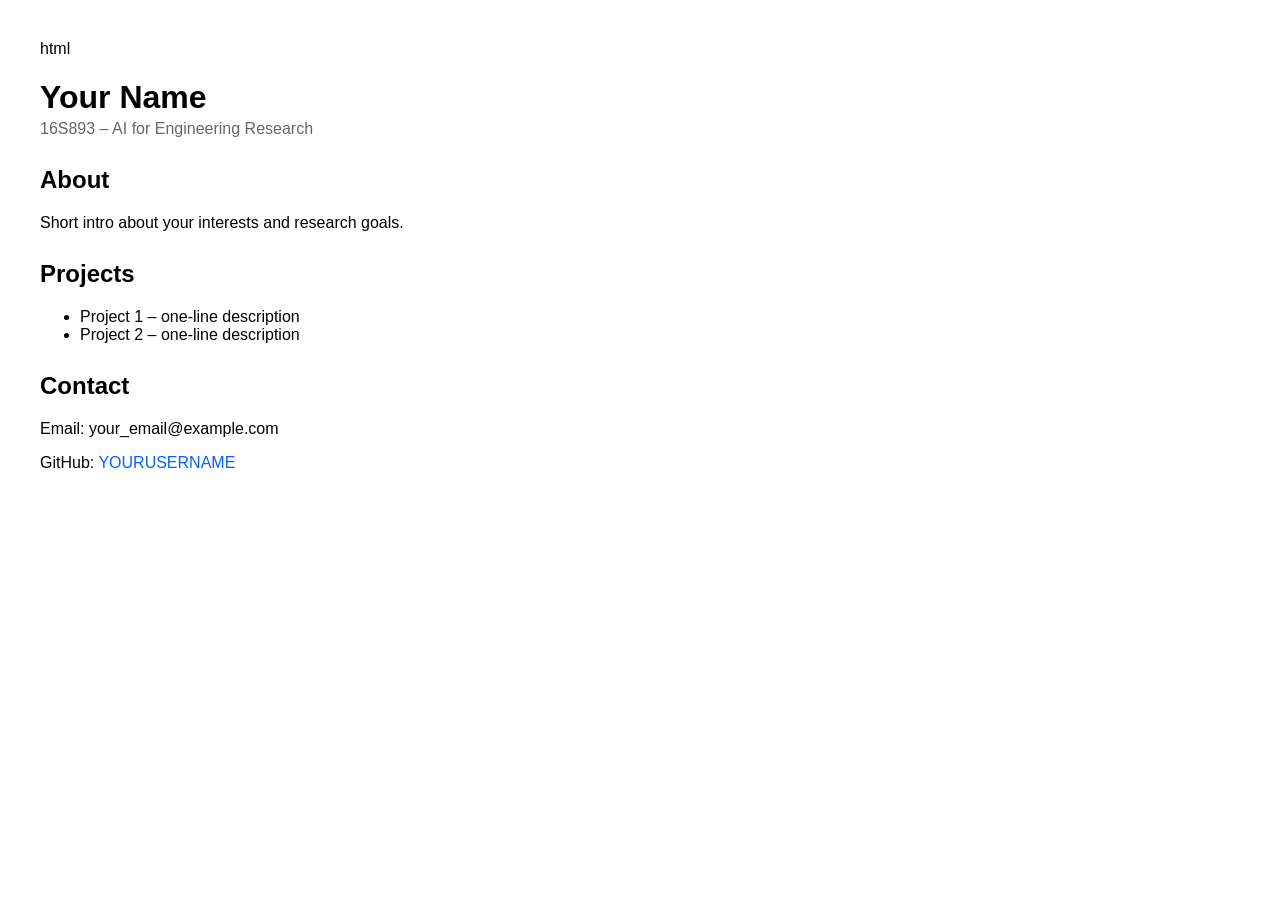
==== index.html @ 57bf3455 "Create initial portfolio HTML template This HTML file serves as a portfolio template, including sect" ====
html                                                                        
   <!doctype html>                                                              
   <html>                                                                       
     <head>                                                                     
       <meta charset="utf-8" />                                                 
       <meta name="viewport" content="width=device-width,initial-scale=1" />    
       <title>Your Name - Portfolio</title>                                     
       <style>                                                                  
         body { font-family: Arial, sans-serif; margin: 40px; max-width: 800px; 
 }                                                                              
         h1 { margin-bottom: 0; }                                               
         .muted { color: #666; margin-top: 4px; }                               
         section { margin-top: 28px; }                                          
         a { color: #0b5fff; text-decoration: none; }                           
         a:hover { text-decoration: underline; }                                
       </style>                                                                 
     </head>                                                                    
     <body>                                                                     
       <h1>Your Name</h1>                                                       
       <p class="muted">16S893 – AI for Engineering Research</p>                
                                                                                
       <section>                                                                
         <h2>About</h2>                                                         
         <p>Short intro about your interests and research goals.</p>            
       </section>                                                               
                                                                                
       <section>                                                                
         <h2>Projects</h2>                                                      
         <ul>                                                                   
           <li>Project 1 – one-line description</li>                            
           <li>Project 2 – one-line description</li>                            
         </ul>                                                                  
       </section>                                                               
                                                                                
       <section>                                                                
         <h2>Contact</h2>                                                       
         <p>Email: your_email@example.com</p>                                   
         <p>GitHub: <a                                                          
 href="https://github.com/YOURUSERNAME">YOURUSERNAME</a></p>                    
       </section>                                                               
     </body>                                                                    
   </html>
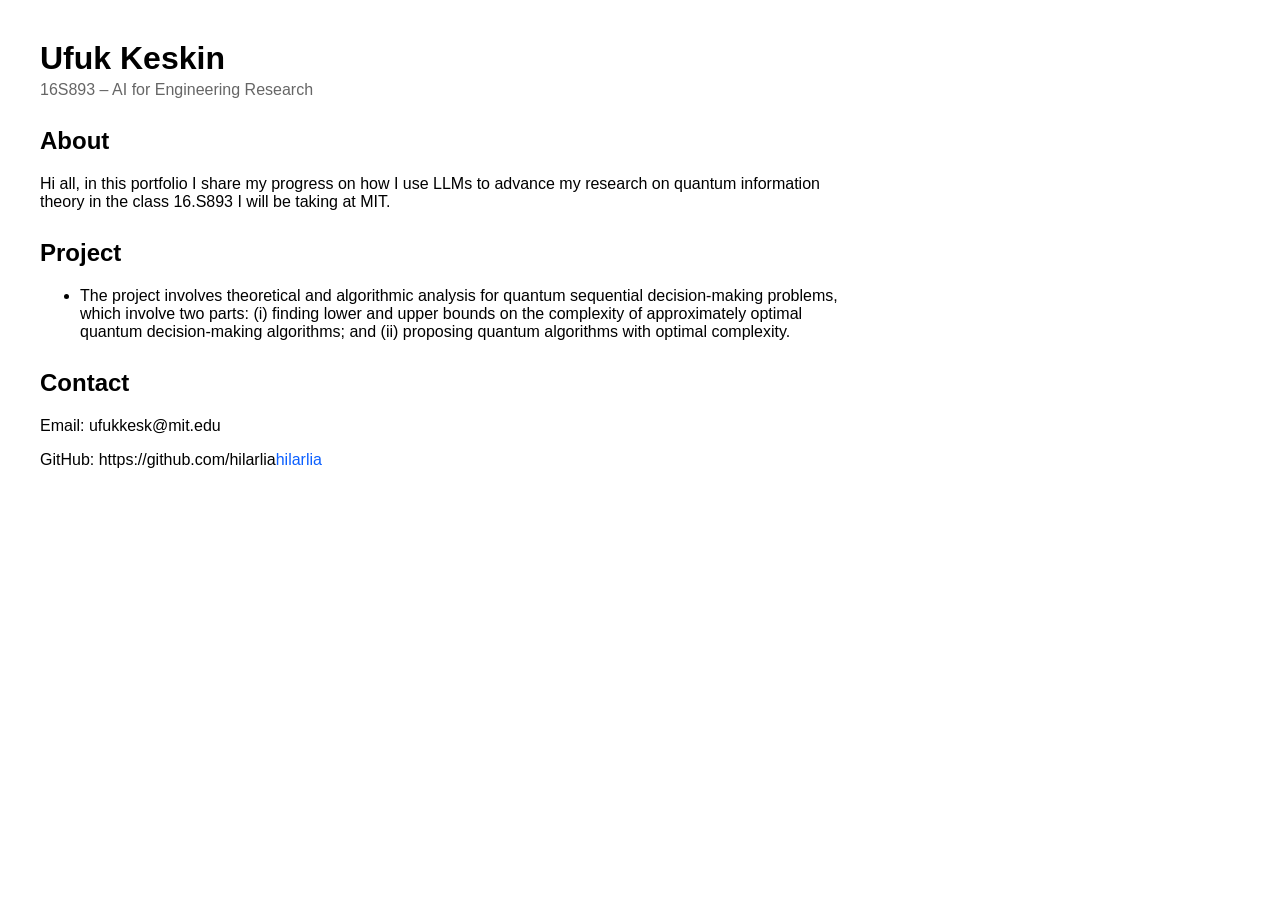
==== commit f8e657b3: "Revised HTML file Updated personal information and project description in the portfolio." ====
--- a/index.html
+++ b/index.html
@@ -1,10 +1,9 @@
-html                                                                        
-   <!doctype html>                                                              
+<!doctype html>                                                              
    <html>                                                                       
      <head>                                                                     
        <meta charset="utf-8" />                                                 
        <meta name="viewport" content="width=device-width,initial-scale=1" />    
-       <title>Your Name - Portfolio</title>                                     
+       <title>Ufuk Keskin - Portfolio</title>                                     
        <style>                                                                  
          body { font-family: Arial, sans-serif; margin: 40px; max-width: 800px; 
  }                                                                              
@@ -16,27 +15,26 @@
        </style>                                                                 
      </head>                                                                    
      <body>                                                                     
-       <h1>Your Name</h1>                                                       
+       <h1>Ufuk Keskin</h1>                                                       
        <p class="muted">16S893 – AI for Engineering Research</p>                
                                                                                 
        <section>                                                                
          <h2>About</h2>                                                         
-         <p>Short intro about your interests and research goals.</p>            
+         <p>Hi all, in this portfolio I share my progress on how I use LLMs to advance my research on quantum information theory in the class 16.S893 I will be taking at MIT.</p>            
        </section>                                                               
                                                                                 
        <section>                                                                
-         <h2>Projects</h2>                                                      
+         <h2>Project</h2>                                                      
          <ul>                                                                   
-           <li>Project 1 – one-line description</li>                            
-           <li>Project 2 – one-line description</li>                            
+           <li>The project involves theoretical and algorithmic analysis for quantum sequential decision-making problems, which involve two parts: (i) finding lower and upper bounds on the complexity of approximately optimal quantum decision-making algorithms; and (ii) proposing quantum algorithms with optimal complexity.</li>                            
          </ul>                                                                  
        </section>                                                               
                                                                                 
        <section>                                                                
          <h2>Contact</h2>                                                       
-         <p>Email: your_email@example.com</p>                                   
-         <p>GitHub: <a                                                          
- href="https://github.com/YOURUSERNAME">YOURUSERNAME</a></p>                    
+         <p>Email: ufukkesk@mit.edu</p>                                   
+         <p>GitHub: https://github.com/hilarlia<a                                                          
+ href="https://github.com/hilarliaE">hilarlia</a></p>                    
        </section>                                                               
      </body>                                                                    
    </html>   
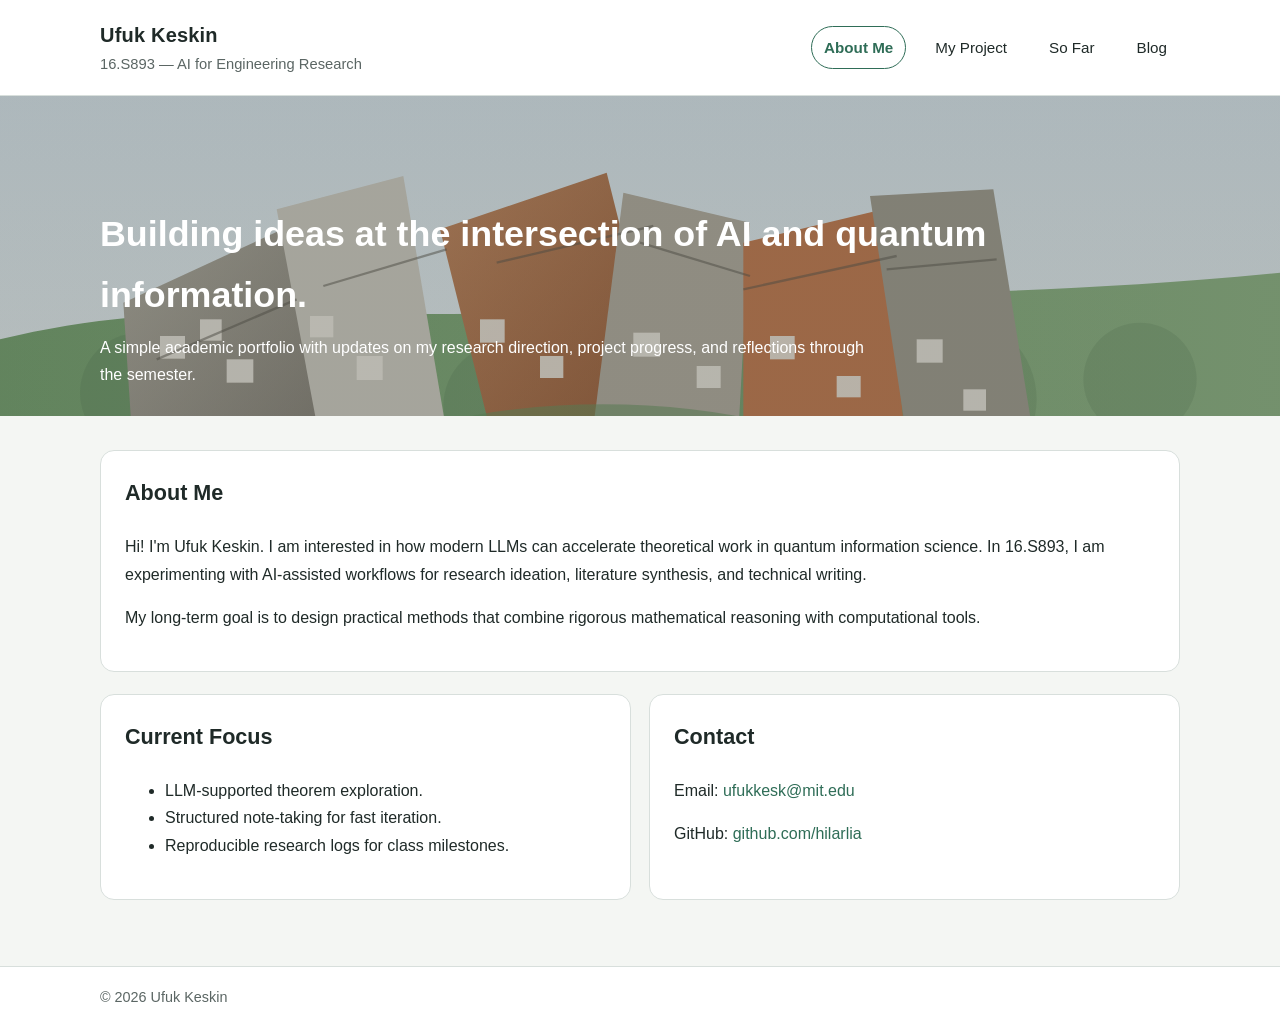
==== commit 8058fb5b: "Convert site to multi-page portfolio with custom Stata Center hero image" ====
--- a/index.html
+++ b/index.html
@@ -1,40 +1,79 @@
-<!doctype html>                                                              
-   <html>                                                                       
-     <head>                                                                     
-       <meta charset="utf-8" />                                                 
-       <meta name="viewport" content="width=device-width,initial-scale=1" />    
-       <title>Ufuk Keskin - Portfolio</title>                                     
-       <style>                                                                  
-         body { font-family: Arial, sans-serif; margin: 40px; max-width: 800px; 
- }                                                                              
-         h1 { margin-bottom: 0; }                                               
-         .muted { color: #666; margin-top: 4px; }                               
-         section { margin-top: 28px; }                                          
-         a { color: #0b5fff; text-decoration: none; }                           
-         a:hover { text-decoration: underline; }                                
-       </style>                                                                 
-     </head>                                                                    
-     <body>                                                                     
-       <h1>Ufuk Keskin</h1>                                                       
-       <p class="muted">16S893 – AI for Engineering Research</p>                
-                                                                                
-       <section>                                                                
-         <h2>About</h2>                                                         
-         <p>Hi all, in this portfolio I share my progress on how I use LLMs to advance my research on quantum information theory in the class 16.S893 I will be taking at MIT.</p>            
-       </section>                                                               
-                                                                                
-       <section>                                                                
-         <h2>Project</h2>                                                      
-         <ul>                                                                   
-           <li>The project involves theoretical and algorithmic analysis for quantum sequential decision-making problems, which involve two parts: (i) finding lower and upper bounds on the complexity of approximately optimal quantum decision-making algorithms; and (ii) proposing quantum algorithms with optimal complexity.</li>                            
-         </ul>                                                                  
-       </section>                                                               
-                                                                                
-       <section>                                                                
-         <h2>Contact</h2>                                                       
-         <p>Email: ufukkesk@mit.edu</p>                                   
-         <p>GitHub: https://github.com/hilarlia<a                                                          
- href="https://github.com/hilarliaE">hilarlia</a></p>                    
-       </section>                                                               
-     </body>                                                                    
-   </html>   
+<!doctype html>
+<html lang="en">
+  <head>
+    <meta charset="utf-8" />
+    <meta name="viewport" content="width=device-width,initial-scale=1" />
+    <title>Ufuk Keskin | About Me</title>
+    <link rel="stylesheet" href="style.css" />
+  </head>
+  <body>
+    <header class="site-header">
+      <div class="header-inner">
+        <div>
+          <h1 class="site-title">Ufuk Keskin</h1>
+          <p class="site-subtitle">16.S893 — AI for Engineering Research</p>
+        </div>
+        <nav aria-label="Main navigation">
+          <ul class="nav-list">
+            <li><a class="active" href="index.html">About Me</a></li>
+            <li><a href="project.html">My Project</a></li>
+            <li><a href="sofar.html">So Far</a></li>
+            <li><a href="blog.html">Blog</a></li>
+          </ul>
+        </nav>
+      </div>
+    </header>
+
+    <section class="hero">
+      <div class="hero-content">
+        <h2>Building ideas at the intersection of AI and quantum information.</h2>
+        <p>
+          A simple academic portfolio with updates on my research direction,
+          project progress, and reflections through the semester.
+        </p>
+      </div>
+    </section>
+
+    <main class="main">
+      <section class="card">
+        <h3>About Me</h3>
+        <p>
+          Hi! I'm Ufuk Keskin. I am interested in how modern LLMs can accelerate
+          theoretical work in quantum information science. In 16.S893, I am
+          experimenting with AI-assisted workflows for research ideation,
+          literature synthesis, and technical writing.
+        </p>
+        <p>
+          My long-term goal is to design practical methods that combine rigorous
+          mathematical reasoning with computational tools.
+        </p>
+      </section>
+
+      <section class="grid-2">
+        <article class="card">
+          <h3>Current Focus</h3>
+          <ul>
+            <li>LLM-supported theorem exploration.</li>
+            <li>Structured note-taking for fast iteration.</li>
+            <li>Reproducible research logs for class milestones.</li>
+          </ul>
+        </article>
+
+        <article class="card">
+          <h3>Contact</h3>
+          <p>Email: <a href="mailto:ufukkesk@mit.edu">ufukkesk@mit.edu</a></p>
+          <p>
+            GitHub:
+            <a href="https://github.com/hilarlia" target="_blank" rel="noopener"
+              >github.com/hilarlia</a
+            >
+          </p>
+        </article>
+      </section>
+    </main>
+
+    <footer class="footer">
+      <div class="footer-inner">© 2026 Ufuk Keskin</div>
+    </footer>
+  </body>
+</html>
--- a/style.css
+++ b/style.css
@@ -0,0 +1,187 @@
+:root {
+  --bg: #f4f6f3;
+  --surface: #ffffff;
+  --text: #1f2a28;
+  --muted: #5b6664;
+  --accent: #2f6d57;
+  --border: #d8dfdc;
+}
+
+* {
+  box-sizing: border-box;
+}
+
+body {
+  margin: 0;
+  font-family: "Inter", "Helvetica Neue", Arial, sans-serif;
+  color: var(--text);
+  background: var(--bg);
+  line-height: 1.7;
+}
+
+a {
+  color: var(--accent);
+  text-decoration: none;
+}
+
+a:hover {
+  text-decoration: underline;
+}
+
+.site-header {
+  background: var(--surface);
+  border-bottom: 1px solid var(--border);
+  position: sticky;
+  top: 0;
+  z-index: 20;
+}
+
+.header-inner,
+.main,
+.footer-inner {
+  width: min(1080px, 92vw);
+  margin: 0 auto;
+}
+
+.header-inner {
+  display: flex;
+  align-items: center;
+  justify-content: space-between;
+  gap: 20px;
+  padding: 18px 0;
+}
+
+.site-title {
+  margin: 0;
+  font-size: 1.25rem;
+  letter-spacing: 0.01em;
+}
+
+.site-subtitle {
+  margin: 0;
+  color: var(--muted);
+  font-size: 0.92rem;
+}
+
+.nav-list {
+  list-style: none;
+  display: flex;
+  gap: 16px;
+  margin: 0;
+  padding: 0;
+  flex-wrap: wrap;
+  justify-content: flex-end;
+}
+
+.nav-list a {
+  display: inline-block;
+  padding: 8px 12px;
+  border-radius: 999px;
+  color: var(--text);
+  border: 1px solid transparent;
+  font-size: 0.95rem;
+}
+
+.nav-list a.active {
+  border-color: var(--accent);
+  color: var(--accent);
+  font-weight: 600;
+}
+
+.hero {
+  background-image: linear-gradient(rgba(10, 20, 16, 0.24), rgba(10, 20, 16, 0.24)), url("assets/stata-center.svg");
+  background-size: cover;
+  background-position: center;
+  min-height: 320px;
+  display: flex;
+  align-items: flex-end;
+}
+
+.hero-content {
+  width: min(1080px, 92vw);
+  margin: 0 auto;
+  padding: 28px 0;
+  color: #fff;
+}
+
+.hero h2 {
+  margin: 0;
+  font-size: clamp(1.5rem, 2.8vw, 2.5rem);
+}
+
+.hero p {
+  margin: 8px 0 0;
+  max-width: 780px;
+}
+
+.main {
+  padding: 34px 0 44px;
+}
+
+.card {
+  background: var(--surface);
+  border: 1px solid var(--border);
+  border-radius: 14px;
+  padding: 24px;
+  margin-bottom: 22px;
+}
+
+.card h3 {
+  margin-top: 0;
+  font-size: 1.35rem;
+}
+
+.grid-2 {
+  display: grid;
+  grid-template-columns: repeat(auto-fit, minmax(260px, 1fr));
+  gap: 18px;
+}
+
+.timeline {
+  list-style: none;
+  margin: 0;
+  padding: 0;
+}
+
+.timeline li {
+  border-left: 3px solid var(--border);
+  padding: 0 0 18px 16px;
+  margin-left: 8px;
+}
+
+.timeline li strong {
+  color: var(--accent);
+}
+
+.blog-post {
+  padding-bottom: 16px;
+  margin-bottom: 16px;
+  border-bottom: 1px dashed var(--border);
+}
+
+.blog-post:last-child {
+  border-bottom: none;
+  margin-bottom: 0;
+}
+
+.footer {
+  border-top: 1px solid var(--border);
+  background: var(--surface);
+}
+
+.footer-inner {
+  padding: 18px 0;
+  color: var(--muted);
+  font-size: 0.9rem;
+}
+
+@media (max-width: 760px) {
+  .header-inner {
+    flex-direction: column;
+    align-items: flex-start;
+  }
+
+  .nav-list {
+    justify-content: flex-start;
+  }
+}
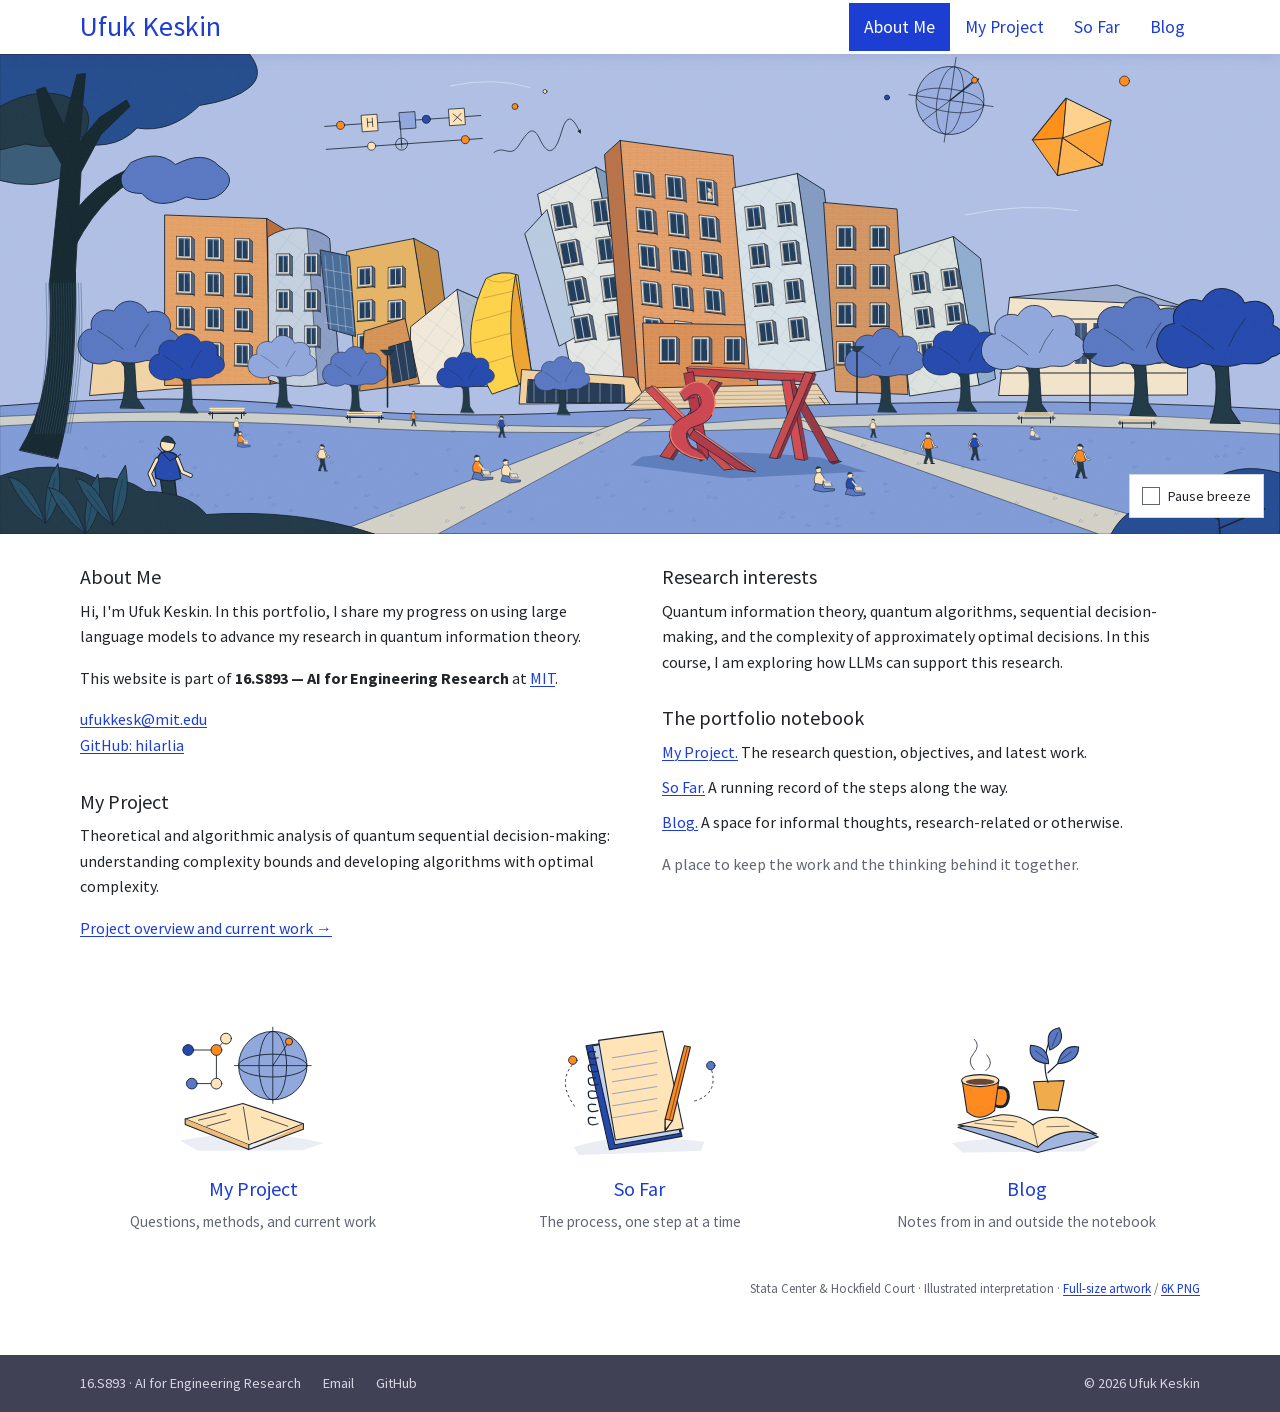
==== commit fe5db839: "Publish redesigned portfolio with campus artwork and breeze animation" ====
--- a/index.html
+++ b/index.html
@@ -1,79 +1,145 @@
 <!doctype html>
 <html lang="en">
-  <head>
-    <meta charset="utf-8" />
-    <meta name="viewport" content="width=device-width,initial-scale=1" />
-    <title>Ufuk Keskin | About Me</title>
-    <link rel="stylesheet" href="style.css" />
-  </head>
-  <body>
-    <header class="site-header">
-      <div class="header-inner">
-        <div>
-          <h1 class="site-title">Ufuk Keskin</h1>
-          <p class="site-subtitle">16.S893 — AI for Engineering Research</p>
-        </div>
-        <nav aria-label="Main navigation">
-          <ul class="nav-list">
-            <li><a class="active" href="index.html">About Me</a></li>
-            <li><a href="project.html">My Project</a></li>
-            <li><a href="sofar.html">So Far</a></li>
-            <li><a href="blog.html">Blog</a></li>
+<head>
+  <meta charset="utf-8">
+  <meta name="viewport" content="width=device-width, initial-scale=1">
+  <meta name="description" content="Ufuk Keskin's portfolio for MIT 16.S893: AI for Engineering Research, quantum information theory, and quantum sequential decision-making.">
+  <title>Ufuk Keskin | About Me</title>
+  <link rel="icon" href="assets/favicon.svg" type="image/svg+xml">
+  <link rel="stylesheet" href="style.css">
+</head>
+<body>
+  <a class="skip-link" href="#main">Skip to content</a>
+  <header class="site-header">
+    <div class="container header-inner">
+      <a class="site-title" href="index.html">Ufuk Keskin</a>
+      <nav aria-label="Main navigation">
+        <ul class="nav-list">
+          <li><a href="index.html" aria-current="page">About Me</a></li>
+          <li><a href="project.html">My Project</a></li>
+          <li><a href="sofar.html">So Far</a></li>
+          <li><a href="blog.html">Blog</a></li>
+        </ul>
+      </nav>
+    </div>
+  </header>
+
+  <!-- Leaves are a separate decorative layer; the original artwork is untouched. -->
+  <figure class="campus-banner">
+    <input class="breeze-toggle" type="checkbox" id="pause-breeze">
+    <div class="campus-scene">
+      <a href="assets/stata-center.svg" aria-label="View the full-size Stata Center illustration">
+        <img src="assets/stata-center.svg" width="6144" height="2304" fetchpriority="high"
+          alt="Illustrated interpretation of MIT's Stata Center: tilted brick and silver façades above a blue Hockfield Court, with students, trees, and the red steel forms of Aesop's Fables, II.">
+      </a>
+      <svg class="campus-breeze" viewBox="0 0 2560 960" width="2560" height="960" aria-hidden="true" focusable="false">
+        <defs>
+          <g id="breeze-leaf-shape" stroke="#182332" stroke-linecap="round" stroke-linejoin="round">
+            <path d="M-15 1Q-8-12 14-6Q11 10-3 9Q-11 9-15 1Z" fill="currentColor" stroke-width="1.2"/>
+            <path d="M-20 5Q-5 0 9-3M-5 0L-6-5M1-1L5 4" fill="none" stroke-width=".85"/>
+          </g>
+        </defs>
+        <g transform="translate(175 240)">
+          <g class="breeze-leaf breeze-leaf--one"><g class="leaf-turn"><use href="#breeze-leaf-shape"/></g></g>
+        </g>
+        <g transform="translate(370 300)">
+          <g class="breeze-leaf breeze-leaf--two"><g class="leaf-turn"><use href="#breeze-leaf-shape"/></g></g>
+        </g>
+        <g transform="translate(265 545)">
+          <g class="breeze-leaf breeze-leaf--three"><g class="leaf-turn"><use href="#breeze-leaf-shape"/></g></g>
+        </g>
+        <g transform="translate(2070 540)">
+          <g class="breeze-leaf breeze-leaf--four"><g class="leaf-turn"><use href="#breeze-leaf-shape"/></g></g>
+        </g>
+        <g transform="translate(2280 495)">
+          <g class="breeze-leaf breeze-leaf--five"><g class="leaf-turn"><use href="#breeze-leaf-shape"/></g></g>
+        </g>
+      </svg>
+    </div>
+    <label class="breeze-control" for="pause-breeze">Pause breeze</label>
+  </figure>
+
+  <main id="main" class="container home-main">
+    <div class="home-columns">
+      <div>
+        <section aria-labelledby="about-heading">
+          <h1 id="about-heading">About Me</h1>
+          <p>
+            Hi, I'm Ufuk Keskin. In this portfolio, I share my progress on using
+            large language models to advance my research in quantum information theory.
+          </p>
+          <p>
+            This website is part of <strong>16.S893 — AI for Engineering Research</strong>
+            at <a href="https://www.mit.edu/">MIT</a>.
+          </p>
+          <!-- Add your background, education, and other personal details here. -->
+          <p>
+            <a href="mailto:ufukkesk@mit.edu">ufukkesk@mit.edu</a><br>
+            <a href="https://github.com/hilarlia">GitHub: hilarlia</a>
+          </p>
+        </section>
+        <section aria-labelledby="project-heading">
+          <h2 id="project-heading">My Project</h2>
+          <p>
+            Theoretical and algorithmic analysis of quantum sequential decision-making:
+            understanding complexity bounds and developing algorithms with optimal complexity.
+          </p>
+          <p><a href="project.html">Project overview and current work →</a></p>
+        </section>
+      </div>
+      <div>
+        <section aria-labelledby="interests-heading">
+          <h2 id="interests-heading">Research interests</h2>
+          <p>
+            Quantum information theory, quantum algorithms, sequential decision-making,
+            and the complexity of approximately optimal decisions. In this course,
+            I am exploring how LLMs can support this research.
+          </p>
+        </section>
+        <section aria-labelledby="notebook-heading">
+          <h2 id="notebook-heading">The portfolio notebook</h2>
+          <ul class="link-list">
+            <li><a href="project.html">My Project.</a> The research question, objectives, and latest work.</li>
+            <li><a href="sofar.html">So Far.</a> A running record of the steps along the way.</li>
+            <li><a href="blog.html">Blog.</a> A space for informal thoughts, research-related or otherwise.</li>
           </ul>
-        </nav>
+          <p class="muted">A place to keep the work and the thinking behind it together.</p>
+        </section>
       </div>
-    </header>
+    </div>
 
-    <section class="hero">
-      <div class="hero-content">
-        <h2>Building ideas at the intersection of AI and quantum information.</h2>
-        <p>
-          A simple academic portfolio with updates on my research direction,
-          project progress, and reflections through the semester.
-        </p>
+    <nav class="section-links" aria-label="Explore the portfolio">
+      <a class="section-link" href="project.html">
+        <img src="assets/research.svg" alt="" width="300" height="250" loading="lazy">
+        <h2>My Project</h2>
+        <p>Questions, methods, and current work</p>
+      </a>
+      <a class="section-link" href="sofar.html">
+        <img src="assets/notebook.svg" alt="" width="300" height="250" loading="lazy">
+        <h2>So Far</h2>
+        <p>The process, one step at a time</p>
+      </a>
+      <a class="section-link" href="blog.html">
+        <img src="assets/coffee.svg" alt="" width="300" height="250" loading="lazy">
+        <h2>Blog</h2>
+        <p>Notes from in and outside the notebook</p>
+      </a>
+    </nav>
+    <p class="artwork-note">
+      Stata Center &amp; Hockfield Court · Illustrated interpretation ·
+      <a href="assets/stata-center.svg">Full-size artwork</a> / <a href="assets/stata-center-6k.png" download>6K PNG</a>
+    </p>
+  </main>
+
+  <footer class="site-footer">
+    <div class="container footer-inner">
+      <div class="footer-links">
+        <span>16.S893 · AI for Engineering Research</span>
+        <a href="mailto:ufukkesk@mit.edu">Email</a>
+        <a href="https://github.com/hilarlia">GitHub</a>
       </div>
-    </section>
-
-    <main class="main">
-      <section class="card">
-        <h3>About Me</h3>
-        <p>
-          Hi! I'm Ufuk Keskin. I am interested in how modern LLMs can accelerate
-          theoretical work in quantum information science. In 16.S893, I am
-          experimenting with AI-assisted workflows for research ideation,
-          literature synthesis, and technical writing.
-        </p>
-        <p>
-          My long-term goal is to design practical methods that combine rigorous
-          mathematical reasoning with computational tools.
-        </p>
-      </section>
-
-      <section class="grid-2">
-        <article class="card">
-          <h3>Current Focus</h3>
-          <ul>
-            <li>LLM-supported theorem exploration.</li>
-            <li>Structured note-taking for fast iteration.</li>
-            <li>Reproducible research logs for class milestones.</li>
-          </ul>
-        </article>
-
-        <article class="card">
-          <h3>Contact</h3>
-          <p>Email: <a href="mailto:ufukkesk@mit.edu">ufukkesk@mit.edu</a></p>
-          <p>
-            GitHub:
-            <a href="https://github.com/hilarlia" target="_blank" rel="noopener"
-              >github.com/hilarlia</a
-            >
-          </p>
-        </article>
-      </section>
-    </main>
-
-    <footer class="footer">
-      <div class="footer-inner">© 2026 Ufuk Keskin</div>
-    </footer>
-  </body>
+      <p>© 2026 Ufuk Keskin</p>
+    </div>
+  </footer>
+</body>
 </html>
--- a/style.css
+++ b/style.css
@@ -1,187 +1,352 @@
+/* Source Sans Pro is hosted locally so previews also work offline. */
+@font-face {
+  font-family: "Source Sans Pro";
+  font-style: normal;
+  font-weight: 400;
+  font-display: swap;
+  src: url("assets/fonts/source-sans-pro-regular.woff2") format("woff2");
+}
+@font-face {
+  font-family: "Source Sans Pro";
+  font-style: normal;
+  font-weight: 700;
+  font-display: swap;
+  src: url("assets/fonts/source-sans-pro-bold.woff2") format("woff2");
+}
+@font-face {
+  font-family: "Source Sans Pro";
+  font-style: italic;
+  font-weight: 400;
+  font-display: swap;
+  src: url("assets/fonts/source-sans-pro-italic.woff2") format("woff2");
+}
+
 :root {
-  --bg: #f4f6f3;
-  --surface: #ffffff;
-  --text: #1f2a28;
-  --muted: #5b6664;
-  --accent: #2f6d57;
-  --border: #d8dfdc;
-}
-
-* {
-  box-sizing: border-box;
-}
-
+  --blue: #1c3ed3;
+  --ink: #212529;
+  --muted: #626674;
+  --footer: #414156;
+  --rule: #e3e5ec;
+}
+
+* { box-sizing: border-box; }
+html { -webkit-text-size-adjust: 100%; }
 body {
   margin: 0;
-  font-family: "Inter", "Helvetica Neue", Arial, sans-serif;
-  color: var(--text);
-  background: var(--bg);
-  line-height: 1.7;
-}
-
-a {
-  color: var(--accent);
-  text-decoration: none;
-}
-
-a:hover {
+  min-height: 100vh;
+  display: flex;
+  flex-direction: column;
+  background: #fff;
+  color: var(--ink);
+  font-family: "Source Sans Pro", "Helvetica Neue", Arial, sans-serif;
+  font-size: 16px;
+  line-height: 1.6;
+}
+a { color: var(--blue); text-decoration: none; }
+a:hover { text-decoration: underline; }
+/* Identify inline links by more than color alone. Navigation stays unadorned. */
+.home-columns a, .artwork-note a, .page-aside a {
   text-decoration: underline;
-}
-
+  text-decoration-thickness: 1px;
+  text-underline-offset: 2px;
+}
+a:focus-visible {
+  outline: 3px solid var(--blue);
+  outline-offset: 4px;
+}
+p { margin: 0 0 1rem; }
+h1, h2, h3 { margin: 0 0 .6rem; font-weight: 400; line-height: 1.25; }
+h1 { font-size: 2.5rem; }
+h2 { font-size: 1.25rem; }
+h3 { font-size: 1.15rem; }
+ul, ol { margin: 0 0 1rem; padding-left: 1.25rem; }
+li + li { margin-top: .3rem; }
+img { max-width: 100%; }
+.container { width: calc(100% - 48px); max-width: 1120px; margin-inline: auto; }
+.muted, .meta { color: var(--muted); }
+.meta { font-size: .9rem; }
+
+.skip-link {
+  position: absolute;
+  left: 1rem;
+  top: -100px;
+  z-index: 10;
+  padding: .5rem 1rem;
+  background: #fff;
+}
+.skip-link:focus { top: 1rem; }
 .site-header {
-  background: var(--surface);
-  border-bottom: 1px solid var(--border);
-  position: sticky;
-  top: 0;
-  z-index: 20;
-}
-
-.header-inner,
-.main,
-.footer-inner {
-  width: min(1080px, 92vw);
-  margin: 0 auto;
-}
-
+  position: relative;
+  z-index: 1;
+  background: #fff;
+  box-shadow: 0 1px 15px rgb(50 50 93 / 15%);
+}
 .header-inner {
   display: flex;
   align-items: center;
   justify-content: space-between;
-  gap: 20px;
-  padding: 18px 0;
-}
-
+  gap: 24px;
+  min-height: 54px;
+}
 .site-title {
-  margin: 0;
-  font-size: 1.25rem;
-  letter-spacing: 0.01em;
-}
-
-.site-subtitle {
-  margin: 0;
-  color: var(--muted);
-  font-size: 0.92rem;
-}
-
+  color: var(--blue);
+  font-size: 1.75rem;
+  font-weight: 400;
+  line-height: 1.2;
+  white-space: nowrap;
+}
+.site-title:hover { text-decoration: none; }
 .nav-list {
-  list-style: none;
   display: flex;
-  gap: 16px;
-  margin: 0;
-  padding: 0;
-  flex-wrap: wrap;
-  justify-content: flex-end;
-}
-
-.nav-list a {
-  display: inline-block;
-  padding: 8px 12px;
-  border-radius: 999px;
-  color: var(--text);
-  border: 1px solid transparent;
-  font-size: 0.95rem;
-}
-
-.nav-list a.active {
-  border-color: var(--accent);
-  color: var(--accent);
-  font-weight: 600;
-}
-
-.hero {
-  background-image: linear-gradient(rgba(10, 20, 16, 0.24), rgba(10, 20, 16, 0.24)), url("assets/stata-center.svg");
-  background-size: cover;
-  background-position: center;
-  min-height: 320px;
-  display: flex;
-  align-items: flex-end;
-}
-
-.hero-content {
-  width: min(1080px, 92vw);
-  margin: 0 auto;
-  padding: 28px 0;
-  color: #fff;
-}
-
-.hero h2 {
-  margin: 0;
-  font-size: clamp(1.5rem, 2.8vw, 2.5rem);
-}
-
-.hero p {
-  margin: 8px 0 0;
-  max-width: 780px;
-}
-
-.main {
-  padding: 34px 0 44px;
-}
-
-.card {
-  background: var(--surface);
-  border: 1px solid var(--border);
-  border-radius: 14px;
-  padding: 24px;
-  margin-bottom: 22px;
-}
-
-.card h3 {
-  margin-top: 0;
-  font-size: 1.35rem;
-}
-
-.grid-2 {
-  display: grid;
-  grid-template-columns: repeat(auto-fit, minmax(260px, 1fr));
-  gap: 18px;
-}
-
-.timeline {
+  align-items: center;
   list-style: none;
   margin: 0;
   padding: 0;
 }
-
-.timeline li {
-  border-left: 3px solid var(--border);
-  padding: 0 0 18px 16px;
-  margin-left: 8px;
-}
-
-.timeline li strong {
-  color: var(--accent);
-}
-
-.blog-post {
-  padding-bottom: 16px;
-  margin-bottom: 16px;
-  border-bottom: 1px dashed var(--border);
-}
-
-.blog-post:last-child {
-  border-bottom: none;
-  margin-bottom: 0;
-}
-
-.footer {
-  border-top: 1px solid var(--border);
-  background: var(--surface);
-}
-
-.footer-inner {
-  padding: 18px 0;
+.nav-list li { margin: 0; }
+.nav-list a {
+  display: block;
+  padding: 10px 15px;
+  font-size: 1.1rem;
+  white-space: nowrap;
+}
+.nav-list a:hover, .nav-list a[aria-current="page"] {
+  color: #fff;
+  background: var(--blue);
+  text-decoration: none;
+}
+
+/* A real image, not a background with cover: the entire scene stays visible. */
+.campus-banner { position: relative; margin: 0; background: #fff; }
+.campus-scene { position: relative; background: #a8b8df; }
+.campus-banner a { display: block; }
+.campus-banner a:focus-visible { outline-offset: -5px; }
+.campus-banner img {
+  display: block;
+  width: 100%;
+  height: auto;
+  aspect-ratio: 8 / 3;
+}
+
+/* A light SVG overlay keeps the architecture, easter egg, and downloads static. */
+.campus-breeze {
+  position: absolute;
+  inset: 0;
+  width: 100%;
+  height: 100%;
+  overflow: hidden;
+  pointer-events: none;
+}
+.breeze-leaf {
+  --flight: 24s;
+  --delay: -6s;
+  --drift-x: 580px;
+  --drift-y: 580px;
+  color: #5978c3;
+  opacity: 0;
+  animation: leaf-drift var(--flight) linear var(--delay) infinite;
+}
+.leaf-turn {
+  transform-box: fill-box;
+  transform-origin: center;
+  animation: leaf-turn 7s ease-in-out var(--delay) infinite alternate;
+}
+.breeze-leaf--two {
+  --flight: 29s;
+  --delay: -18s;
+  --drift-x: 520px;
+  --drift-y: 520px;
+  color: #e6a367;
+}
+.breeze-leaf--three {
+  --flight: 22s;
+  --delay: -12s;
+  --drift-x: 640px;
+  --drift-y: 340px;
+  color: #91a8dd;
+}
+.breeze-leaf--four {
+  --flight: 26s;
+  --delay: -3s;
+  --drift-x: 390px;
+  --drift-y: 340px;
+  color: #e6a367;
+}
+.breeze-leaf--five {
+  --flight: 31s;
+  --delay: -23s;
+  --drift-x: 235px;
+  --drift-y: 410px;
+}
+@keyframes leaf-drift {
+  0% { transform: translate(0, 0); opacity: 0; }
+  12% { opacity: .85; }
+  30% { transform: translate(calc(var(--drift-x) * .28), calc(var(--drift-y) * .23)); }
+  58% { transform: translate(calc(var(--drift-x) * .53), calc(var(--drift-y) * .56)); }
+  82% { transform: translate(calc(var(--drift-x) * .87), calc(var(--drift-y) * .77)); opacity: .85; }
+  100% { transform: translate(var(--drift-x), var(--drift-y)); opacity: 0; }
+}
+@keyframes leaf-turn {
+  from { transform: rotate(-24deg) scaleX(.8); }
+  to { transform: rotate(140deg) scaleX(1); }
+}
+
+/* A native checkbox provides keyboard/touch pause without any JavaScript. */
+.breeze-toggle {
+  position: absolute;
+  right: 20px;
+  bottom: 20px;
+  width: 1px;
+  height: 1px;
+  margin: 0;
+  overflow: hidden;
+  clip-path: inset(50%);
+}
+.breeze-control {
+  position: absolute;
+  right: 16px;
+  bottom: 16px;
+  display: flex;
+  align-items: center;
+  gap: 8px;
+  min-height: 44px;
+  padding: 10px 12px;
+  background: #fff;
+  color: var(--ink);
+  border: 1px solid #d0d5e4;
+  font-size: .875rem;
+  line-height: 1.2;
+  cursor: pointer;
+  user-select: none;
+}
+.breeze-control::before {
+  content: "";
+  display: grid;
+  place-items: center;
+  width: 16px;
+  height: 16px;
+  border: 1px solid var(--muted);
+  font-size: 13px;
+}
+.breeze-control:hover { border-color: var(--blue); }
+.breeze-toggle:focus-visible ~ .breeze-control {
+  outline: 3px solid var(--blue);
+  outline-offset: 3px;
+}
+.breeze-toggle:checked ~ .breeze-control::before {
+  content: "✓";
+  background: var(--blue);
+  border-color: var(--blue);
+  color: #fff;
+}
+.breeze-toggle:checked ~ .campus-scene .breeze-leaf,
+.breeze-toggle:checked ~ .campus-scene .leaf-turn { animation-play-state: paused; }
+@media (prefers-reduced-motion: reduce) {
+  .campus-breeze, .breeze-toggle, .breeze-control { display: none; }
+  .breeze-leaf, .leaf-turn { animation: none; }
+}
+
+.artwork-note {
+  margin: 28px 0 0;
+  text-align: right;
+  font-size: .8rem;
   color: var(--muted);
-  font-size: 0.9rem;
-}
-
-@media (max-width: 760px) {
-  .header-inner {
-    flex-direction: column;
-    align-items: flex-start;
-  }
-
-  .nav-list {
-    justify-content: flex-start;
-  }
-}
+}
+.artwork-note a { white-space: nowrap; }
+main { flex: 1; }
+.home-main { padding: 30px 0 56px; }
+.home-columns { display: grid; grid-template-columns: 1fr 1fr; gap: 44px; }
+.home-columns h1 { font-size: 1.25rem; }
+.home-columns section + section { margin-top: 30px; }
+.link-list { list-style: none; padding: 0; }
+.link-list li + li { margin-top: .6rem; }
+.section-links {
+  display: grid;
+  grid-template-columns: repeat(3, 1fr);
+  gap: 40px;
+  margin-top: 56px;
+  text-align: center;
+}
+.section-link { display: block; }
+.section-link img { display: block; width: 180px; height: 150px; margin: 0 auto 12px; }
+.section-link h2 { color: var(--blue); }
+.section-link p { color: var(--muted); font-size: .95rem; }
+.section-link:hover { text-decoration: none; }
+.section-link:hover h2 { text-decoration: underline; }
+
+/* Interior pages mirror the reference's illustration + uncluttered text layout. */
+.page-main { padding: 70px 0 80px; }
+.page-layout { display: grid; grid-template-columns: 220px minmax(0, 1fr); gap: 70px; }
+.page-aside { padding-top: 18px; text-align: center; }
+.page-aside img { width: 220px; height: 184px; display: block; margin-bottom: 20px; }
+.page-aside p { font-size: .95rem; color: var(--muted); }
+.page-aside a { display: inline-block; margin-top: 10px; }
+.page-heading { margin-bottom: 36px; }
+.page-heading h1 { color: var(--blue); }
+.lead { font-size: 1.3rem; line-height: 1.5; color: #414156; }
+.prose { max-width: 760px; }
+.prose section + section { margin-top: 36px; }
+.prose a:not(.permalink) { text-decoration: underline; text-underline-offset: 2px; }
+.prose h2 { font-size: 1.5rem; }
+.prose h3 { font-size: 1.25rem; }
+.note { border-left: 2px solid var(--blue); padding-left: 20px; }
+.timeline { list-style: none; padding-left: 24px; border-left: 1px solid #cdd4ef; }
+.timeline li { position: relative; margin: 0 0 32px; }
+.timeline li::before {
+  content: "";
+  position: absolute;
+  left: -29px;
+  top: 9px;
+  width: 9px;
+  height: 9px;
+  border-radius: 50%;
+  background: var(--blue);
+}
+.timeline .step { color: var(--blue); font-size: .9rem; margin-bottom: 4px; }
+.blog-post { padding-bottom: 28px; margin-bottom: 28px; border-bottom: 1px solid var(--rule); }
+.blog-post h2 { margin-bottom: 12px; }
+.permalink { color: inherit; }
+.permalink:hover { color: var(--blue); }
+
+.site-footer { margin-top: auto; background: var(--footer); color: #d5d5e2; }
+.footer-inner { display: flex; justify-content: space-between; gap: 24px; padding-block: 17px; font-size: .9rem; }
+.footer-inner p { margin: 0; }
+.footer-links { display: flex; flex-wrap: wrap; column-gap: 22px; row-gap: 8px; }
+.site-footer a { color: #d5d5e2; }
+.site-footer a:focus-visible { outline-color: #fff; }
+
+@media (max-width: 900px) {
+  .page-layout { grid-template-columns: 160px minmax(0, 1fr); gap: 36px; }
+  .page-aside img { width: 160px; height: auto; }
+}
+@media (max-width: 680px) {
+  .container { width: calc(100% - 32px); }
+  .header-inner { flex-direction: column; align-items: flex-start; gap: 12px; padding-top: 17px; }
+  .site-title { font-size: 1.6rem; }
+  .site-header nav { width: 100%; }
+  .nav-list { justify-content: space-between; }
+  .nav-list a { padding: 10px 9px; font-size: 1rem; }
+  /* Put the control below the picture on phones, never over the small scene. */
+  .breeze-control { position: static; width: max-content; margin: 8px 16px 0 auto; }
+  .artwork-note { text-align: left; font-size: .75rem; }
+  .home-main { padding-top: 28px; }
+  .home-columns { grid-template-columns: 1fr; gap: 30px; }
+  .section-links { gap: 18px; margin-top: 36px; }
+  .section-link img { height: auto; width: 100%; }
+  .section-link h2 { font-size: 1.15rem; }
+  .section-link p { display: none; }
+  .page-main { padding: 36px 0 48px; }
+  .page-layout { grid-template-columns: minmax(0, 1fr); gap: 32px; }
+  .page-aside { grid-row: 2; padding-top: 24px; border-top: 1px solid var(--rule); }
+  .page-aside img { width: 140px; margin: 0 auto 16px; }
+  h1 { font-size: 2rem; }
+  .footer-inner { flex-direction: column; gap: 12px; }
+}
+@media print {
+  .site-header, .site-footer, .section-links, .page-aside, .skip-link,
+  .campus-breeze, .breeze-toggle, .breeze-control { display: none; }
+  .breeze-leaf, .leaf-turn { animation: none; }
+  .page-layout, .home-columns { display: block; }
+  .page-main { padding: 0; }
+  a { color: inherit; }
+}
